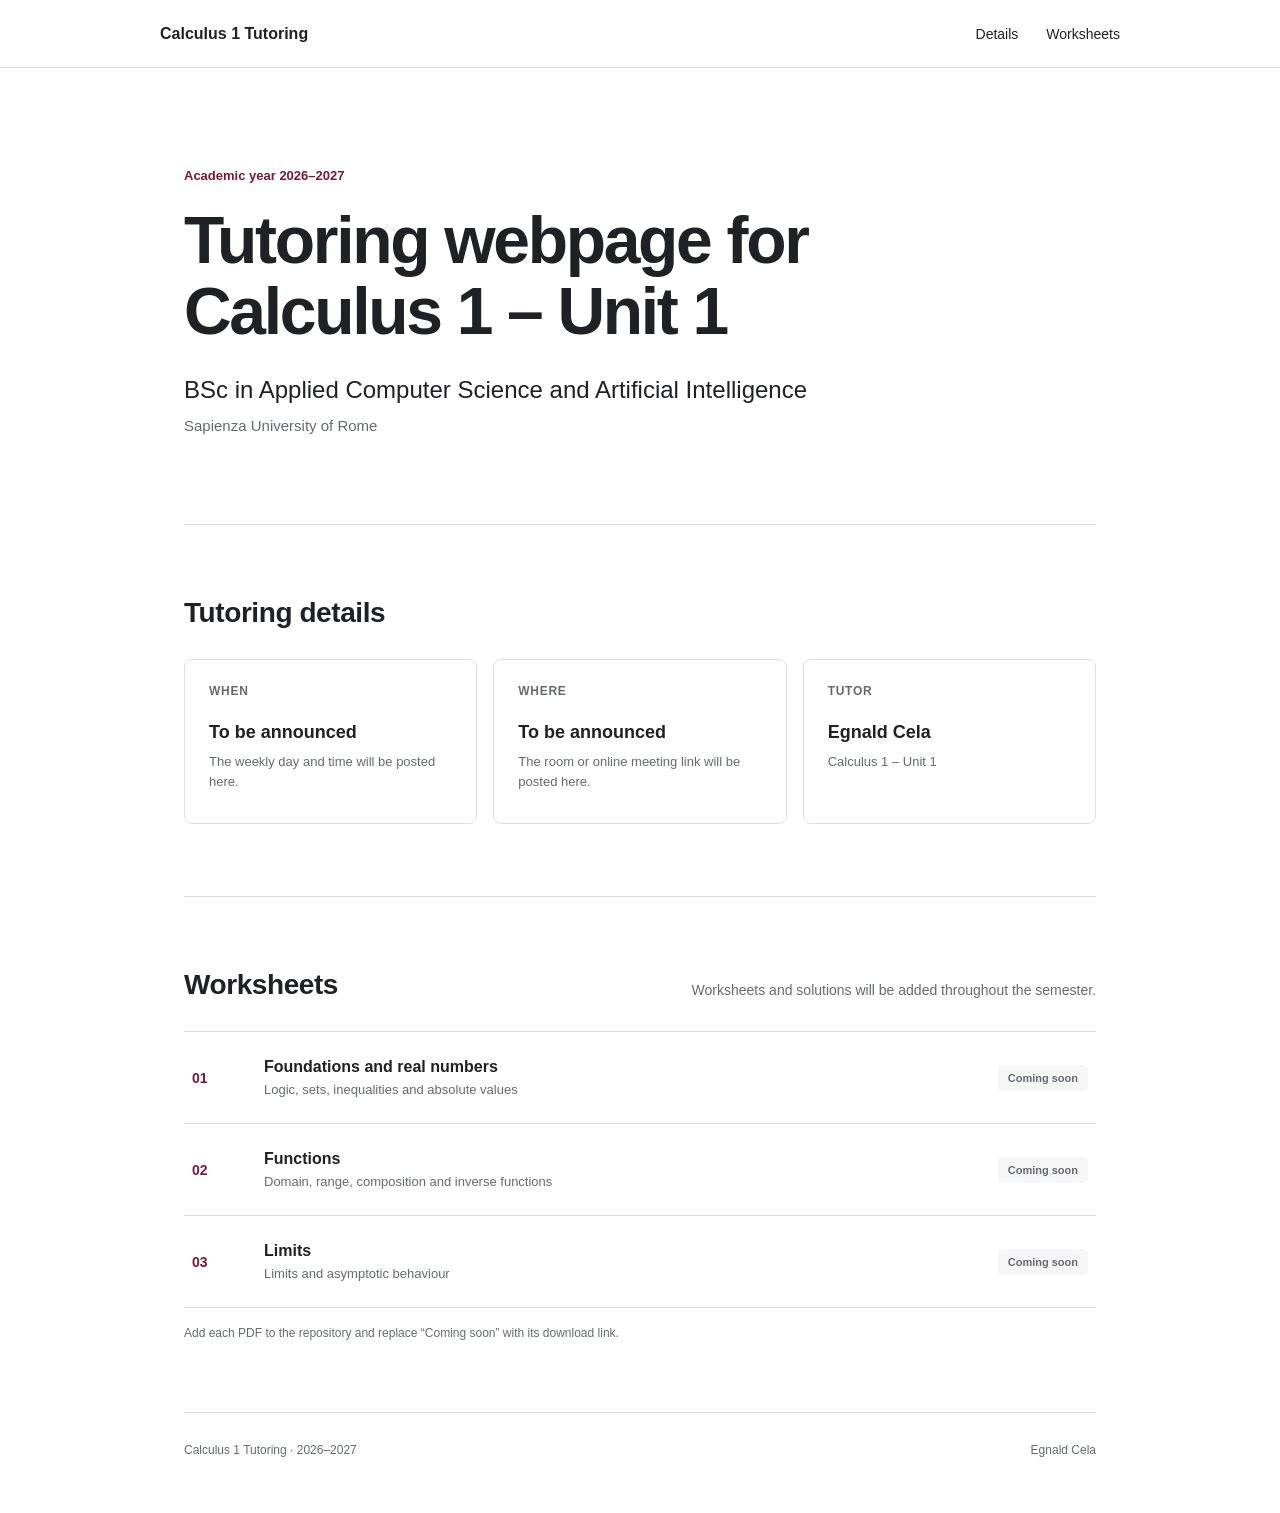
==== index.html @ 7f6da6a9 "simple webpage" ====
<!DOCTYPE html>
<html lang="en">
<head>
  <meta charset="UTF-8">
  <meta name="viewport" content="width=device-width, initial-scale=1.0">
  <meta name="description" content="Calculus 1 Unit 1 tutoring information and worksheets for the BSc in Applied Computer Science and Artificial Intelligence.">
  <title>Calculus 1 Tutoring | 2026–2027</title>
  <style>
    :root {
      --accent: #7a1838;
      --text: #202124;
      --muted: #666a70;
      --border: #dedfe2;
      --soft: #f6f6f7;
      --white: #ffffff;
      --font: Arial, Helvetica, sans-serif;
    }
    * { box-sizing: border-box; }
    html { scroll-behavior: smooth; }
    body { margin: 0; background: var(--white); color: var(--text); font-family: var(--font); }
    a { color: inherit; text-decoration: none; }
    .site-header {
      height: 68px; padding: 0 max(24px, calc((100vw - 960px) / 2));
      display: flex; align-items: center; justify-content: space-between;
      border-bottom: 1px solid var(--border); background: var(--white);
    }
    .site-name { font-size: 16px; font-weight: 700; }
    nav { display: flex; gap: 28px; font-size: 14px; }
    nav a:hover { color: var(--accent); }
    main { max-width: 960px; margin: 0 auto; padding: 0 24px; }
    .intro { padding: 100px 0 90px; border-bottom: 1px solid var(--border); }
    .year { margin: 0 0 22px; color: var(--accent); font-size: 13px; font-weight: 700; }
    h1 { max-width: 820px; margin: 0 0 25px; font-size: clamp(42px, 6vw, 66px); line-height: 1.08; letter-spacing: -.035em; }
    .programme { margin: 0 0 10px; font-size: clamp(18px, 2.4vw, 24px); line-height: 1.45; }
    .university { margin: 0; color: var(--muted); font-size: 15px; }
    .section { padding: 72px 0; border-bottom: 1px solid var(--border); }
    h2 { margin: 0 0 30px; font-size: 28px; letter-spacing: -.015em; }
    .details-grid { display: grid; grid-template-columns: repeat(3, 1fr); gap: 16px; }
    .details-grid article { min-height: 165px; padding: 24px; border: 1px solid var(--border); border-radius: 8px; }
    .details-grid span { display: block; margin-bottom: 24px; color: var(--muted); font-size: 12px; font-weight: 700; text-transform: uppercase; letter-spacing: .06em; }
    .details-grid strong { display: block; margin-bottom: 9px; font-size: 18px; }
    .details-grid p { margin: 0; color: var(--muted); font-size: 13px; line-height: 1.55; }
    .section-title { display: flex; align-items: flex-end; justify-content: space-between; gap: 30px; margin-bottom: 30px; }
    .section-title h2 { margin-bottom: 0; }
    .section-title p { max-width: 420px; margin: 0; color: var(--muted); font-size: 14px; line-height: 1.55; }
    .worksheet-list { border-top: 1px solid var(--border); }
    .worksheet { min-height: 92px; padding: 20px 8px; display: grid; grid-template-columns: 54px 1fr auto; gap: 18px; align-items: center; border-bottom: 1px solid var(--border); }
    .number { color: var(--accent); font-size: 14px; font-weight: 700; }
    .worksheet h3 { margin: 0 0 6px; font-size: 16px; }
    .worksheet p { margin: 0; color: var(--muted); font-size: 13px; }
    .status { padding: 7px 10px; border-radius: 5px; background: var(--soft); color: var(--muted); font-size: 11px; font-weight: 700; }
    .download { color: var(--accent); font-size: 13px; font-weight: 700; }
    .download:hover { text-decoration: underline; }
    .edit-note { margin: 18px 0 0; color: var(--muted); font-size: 12px; }
    footer { max-width: 960px; min-height: 100px; margin: 0 auto; padding: 30px 24px; display: flex; justify-content: space-between; color: var(--muted); font-size: 12px; }
    @media (max-width: 720px) {
      .site-header { padding: 0 20px; }
      nav { gap: 18px; }
      main { padding: 0 20px; }
      .intro { padding: 70px 0 65px; }
      h1 { font-size: 43px; }
      .details-grid { grid-template-columns: 1fr; }
      .details-grid article { min-height: auto; }
      .section-title { display: block; }
      .section-title h2 { margin-bottom: 12px; }
      .worksheet { grid-template-columns: 38px 1fr; }
      .status, .download { grid-column: 2; justify-self: start; }
      footer { flex-direction: column; gap: 8px; padding-inline: 20px; }
    }
    @media (max-width: 440px) {
      .site-name { font-size: 14px; }
      nav a:first-child { display: none; }
      h1 { font-size: 37px; }
    }
  </style>
</head>
<body>
  <header class="site-header">
    <a class="site-name" href="#top">Calculus 1 Tutoring</a>
    <nav aria-label="Main navigation">
      <a href="#details">Details</a>
      <a href="#worksheets">Worksheets</a>
    </nav>
  </header>

  <main id="top">
    <section class="intro">
      <p class="year">Academic year 2026–2027</p>
      <h1>Tutoring webpage for<br>Calculus 1 – Unit 1</h1>
      <p class="programme">BSc in Applied Computer Science and Artificial Intelligence</p>
      <p class="university">Sapienza University of Rome</p>
    </section>

    <section class="section" id="details">
      <h2>Tutoring details</h2>
      <div class="details-grid">
        <!-- Replace the text below when the timetable is confirmed. -->
        <article><span>When</span><strong>To be announced</strong><p>The weekly day and time will be posted here.</p></article>
        <article><span>Where</span><strong>To be announced</strong><p>The room or online meeting link will be posted here.</p></article>
        <article><span>Tutor</span><strong>Egnald Cela</strong><p>Calculus 1 – Unit 1</p></article>
      </div>
    </section>

    <section class="section" id="worksheets">
      <div class="section-title">
        <h2>Worksheets</h2>
        <p>Worksheets and solutions will be added throughout the semester.</p>
      </div>
      <div class="worksheet-list">
        <!-- Example available link: <a class="download" href="worksheets/worksheet-01.pdf">Download PDF</a> -->
        <article class="worksheet"><span class="number">01</span><div><h3>Foundations and real numbers</h3><p>Logic, sets, inequalities and absolute values</p></div><span class="status">Coming soon</span></article>
        <article class="worksheet"><span class="number">02</span><div><h3>Functions</h3><p>Domain, range, composition and inverse functions</p></div><span class="status">Coming soon</span></article>
        <article class="worksheet"><span class="number">03</span><div><h3>Limits</h3><p>Limits and asymptotic behaviour</p></div><span class="status">Coming soon</span></article>
      </div>
      <p class="edit-note">Add each PDF to the repository and replace “Coming soon” with its download link.</p>
    </section>
  </main>

  <footer><span>Calculus 1 Tutoring · 2026–2027</span><span>Egnald Cela</span></footer>
</body>
</html>
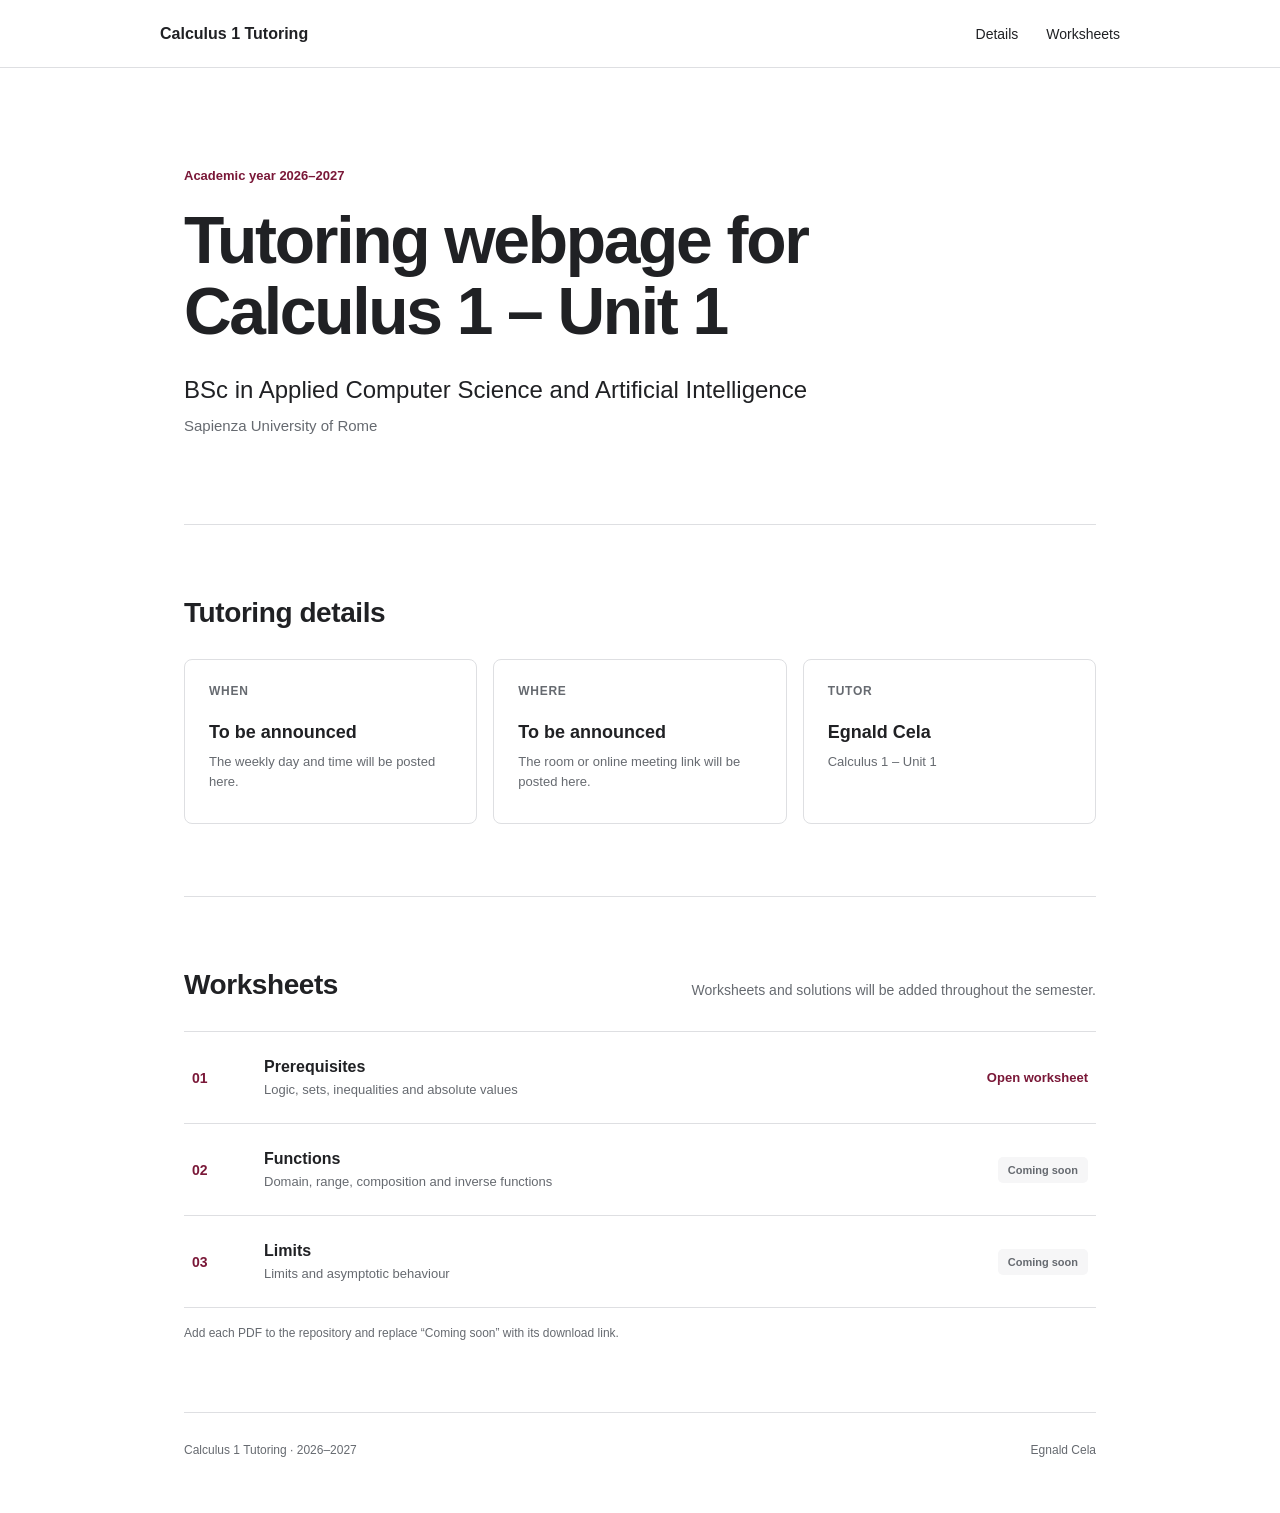
==== commit e5e4ebad: "added sheet01" ====
--- a/index.html
+++ b/index.html
@@ -108,7 +108,14 @@
       </div>
       <div class="worksheet-list">
         <!-- Example available link: <a class="download" href="worksheets/worksheet-01.pdf">Download PDF</a> -->
-        <article class="worksheet"><span class="number">01</span><div><h3>Foundations and real numbers</h3><p>Logic, sets, inequalities and absolute values</p></div><span class="status">Coming soon</span></article>
+        <article class="worksheet"><span class="number">01</span><div><h3>Prerequisites</h3><p>Logic, sets, inequalities and absolute values</p></div><a
+  class="download"
+  href="worksheets/Worksheet01.pdf"
+  target="_blank"
+  rel="noopener"
+>
+  Open worksheet
+</a></article>
         <article class="worksheet"><span class="number">02</span><div><h3>Functions</h3><p>Domain, range, composition and inverse functions</p></div><span class="status">Coming soon</span></article>
         <article class="worksheet"><span class="number">03</span><div><h3>Limits</h3><p>Limits and asymptotic behaviour</p></div><span class="status">Coming soon</span></article>
       </div>
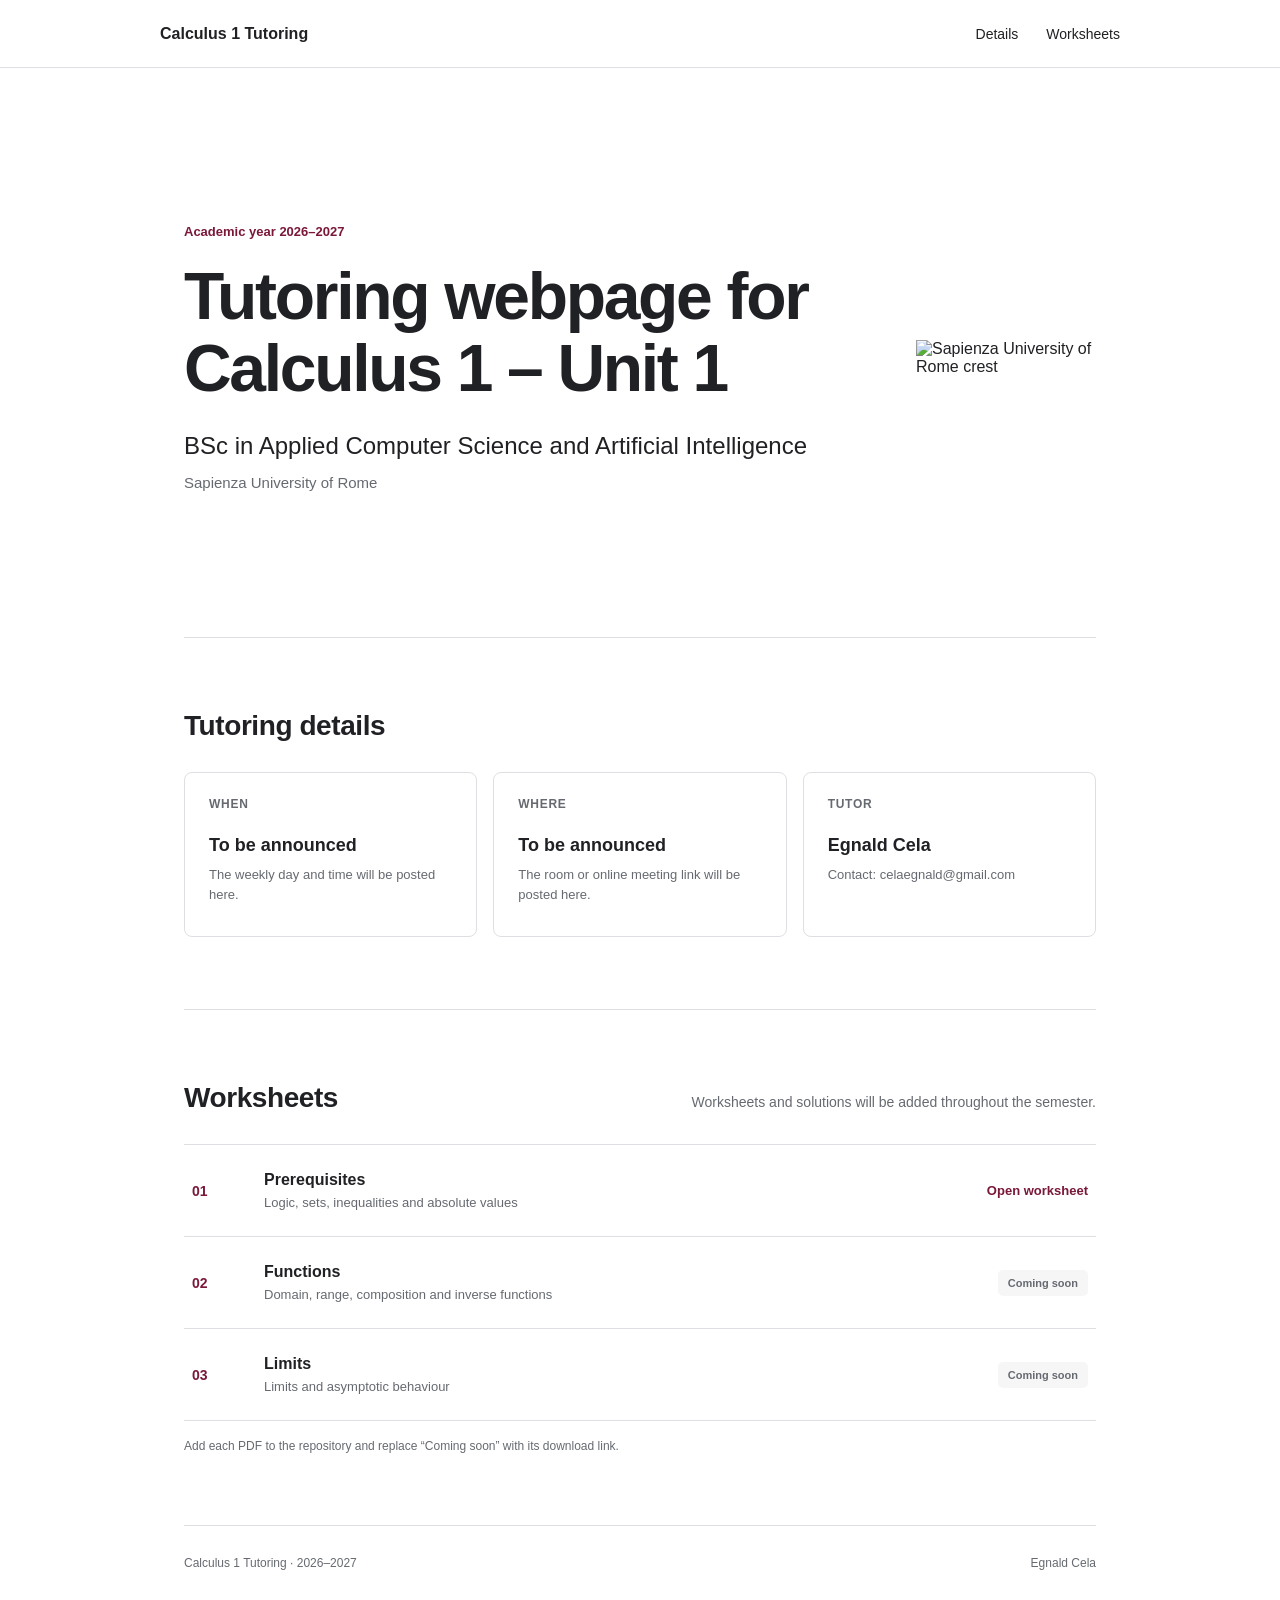
==== commit 31e37689: "added sapienza logo" ====
--- a/index.html
+++ b/index.html
@@ -28,7 +28,13 @@
     nav { display: flex; gap: 28px; font-size: 14px; }
     nav a:hover { color: var(--accent); }
     main { max-width: 960px; margin: 0 auto; padding: 0 24px; }
-    .intro { padding: 100px 0 90px; border-bottom: 1px solid var(--border); }
+    .intro {
+      min-height: 570px; padding: 100px 0 90px;
+      display: grid; grid-template-columns: minmax(0, 1fr) 180px;
+      gap: 50px; align-items: center; border-bottom: 1px solid var(--border);
+    }
+    .intro-copy { min-width: 0; }
+    .sapienza-logo { display: block; width: 100%; max-width: 180px; height: auto; justify-self: end; }
     .year { margin: 0 0 22px; color: var(--accent); font-size: 13px; font-weight: 700; }
     h1 { max-width: 820px; margin: 0 0 25px; font-size: clamp(42px, 6vw, 66px); line-height: 1.08; letter-spacing: -.035em; }
     .programme { margin: 0 0 10px; font-size: clamp(18px, 2.4vw, 24px); line-height: 1.45; }
@@ -57,7 +63,8 @@
       .site-header { padding: 0 20px; }
       nav { gap: 18px; }
       main { padding: 0 20px; }
-      .intro { padding: 70px 0 65px; }
+      .intro { min-height: auto; padding: 70px 0 65px; display: block; }
+      .sapienza-logo { display: none; }
       h1 { font-size: 43px; }
       .details-grid { grid-template-columns: 1fr; }
       .details-grid article { min-height: auto; }
@@ -85,10 +92,17 @@
 
   <main id="top">
     <section class="intro">
-      <p class="year">Academic year 2026–2027</p>
-      <h1>Tutoring webpage for<br>Calculus 1 – Unit 1</h1>
-      <p class="programme">BSc in Applied Computer Science and Artificial Intelligence</p>
-      <p class="university">Sapienza University of Rome</p>
+      <div class="intro-copy">
+        <p class="year">Academic year 2026–2027</p>
+        <h1>Tutoring webpage for<br>Calculus 1 – Unit 1</h1>
+        <p class="programme">BSc in Applied Computer Science and Artificial Intelligence</p>
+        <p class="university">Sapienza University of Rome</p>
+      </div>
+      <img
+        class="sapienza-logo"
+        src="https://upload.wikimedia.org/wikipedia/commons/a/a5/Stemma_sapienza.png"
+        alt="Sapienza University of Rome crest"
+      >
     </section>
 
     <section class="section" id="details">
@@ -97,7 +111,7 @@
         <!-- Replace the text below when the timetable is confirmed. -->
         <article><span>When</span><strong>To be announced</strong><p>The weekly day and time will be posted here.</p></article>
         <article><span>Where</span><strong>To be announced</strong><p>The room or online meeting link will be posted here.</p></article>
-        <article><span>Tutor</span><strong>Egnald Cela</strong><p>Calculus 1 – Unit 1</p></article>
+        <article><span>Tutor</span><strong>Egnald Cela</strong><p>Contact: celaegnald@gmail.com </p></article>
       </div>
     </section>
 
@@ -108,14 +122,7 @@
       </div>
       <div class="worksheet-list">
         <!-- Example available link: <a class="download" href="worksheets/worksheet-01.pdf">Download PDF</a> -->
-        <article class="worksheet"><span class="number">01</span><div><h3>Prerequisites</h3><p>Logic, sets, inequalities and absolute values</p></div><a
-  class="download"
-  href="worksheets/Worksheet01.pdf"
-  target="_blank"
-  rel="noopener"
->
-  Open worksheet
-</a></article>
+        <article class="worksheet"><span class="number">01</span><div><h3>Prerequisites</h3><p>Logic, sets, inequalities and absolute values</p></div><a class="download" href="worksheets/Worksheet01.pdf" target="_blank" rel="noopener"> Open worksheet </a></article>
         <article class="worksheet"><span class="number">02</span><div><h3>Functions</h3><p>Domain, range, composition and inverse functions</p></div><span class="status">Coming soon</span></article>
         <article class="worksheet"><span class="number">03</span><div><h3>Limits</h3><p>Limits and asymptotic behaviour</p></div><span class="status">Coming soon</span></article>
       </div>
@@ -126,3 +133,4 @@
   <footer><span>Calculus 1 Tutoring · 2026–2027</span><span>Egnald Cela</span></footer>
 </body>
 </html>
+
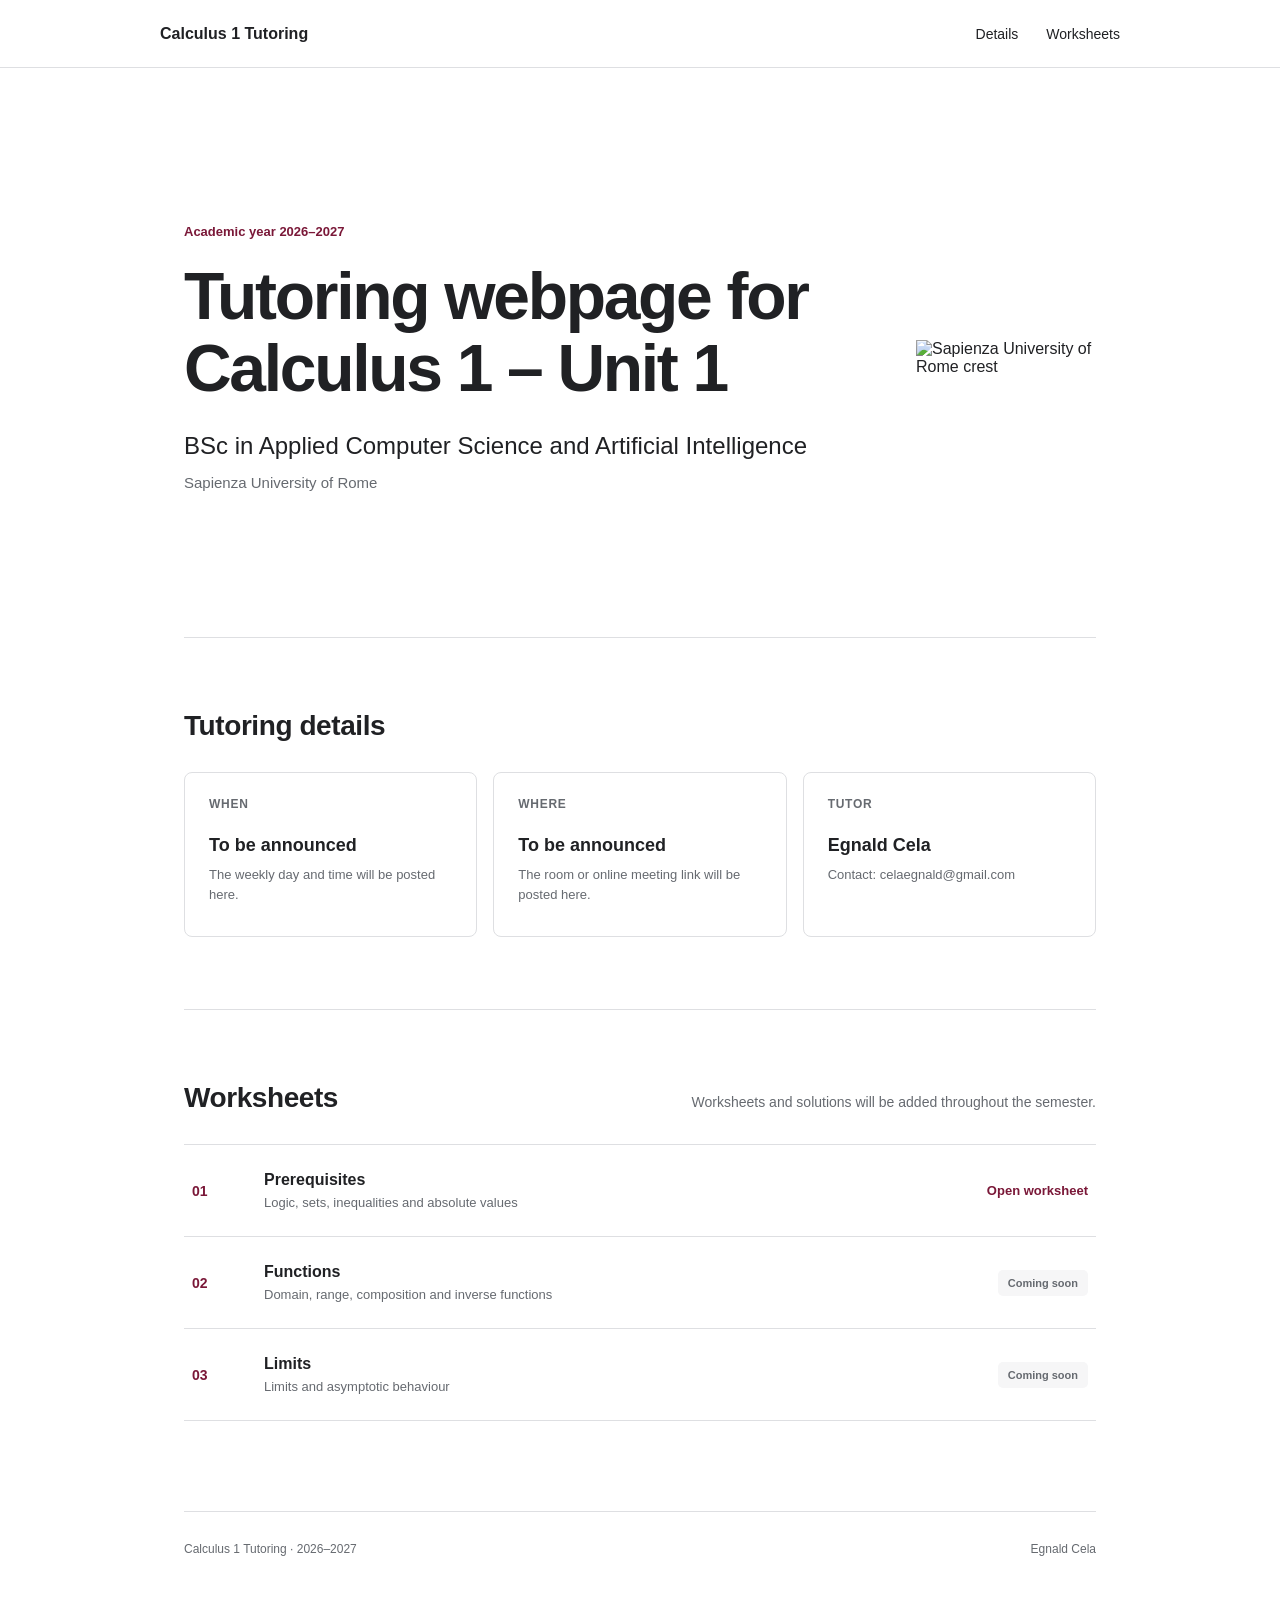
==== commit e49be1b8: "Update index.html" ====
--- a/index.html
+++ b/index.html
@@ -126,7 +126,7 @@
         <article class="worksheet"><span class="number">02</span><div><h3>Functions</h3><p>Domain, range, composition and inverse functions</p></div><span class="status">Coming soon</span></article>
         <article class="worksheet"><span class="number">03</span><div><h3>Limits</h3><p>Limits and asymptotic behaviour</p></div><span class="status">Coming soon</span></article>
       </div>
-      <p class="edit-note">Add each PDF to the repository and replace “Coming soon” with its download link.</p>
+      <p class="edit-note"></p>
     </section>
   </main>
 
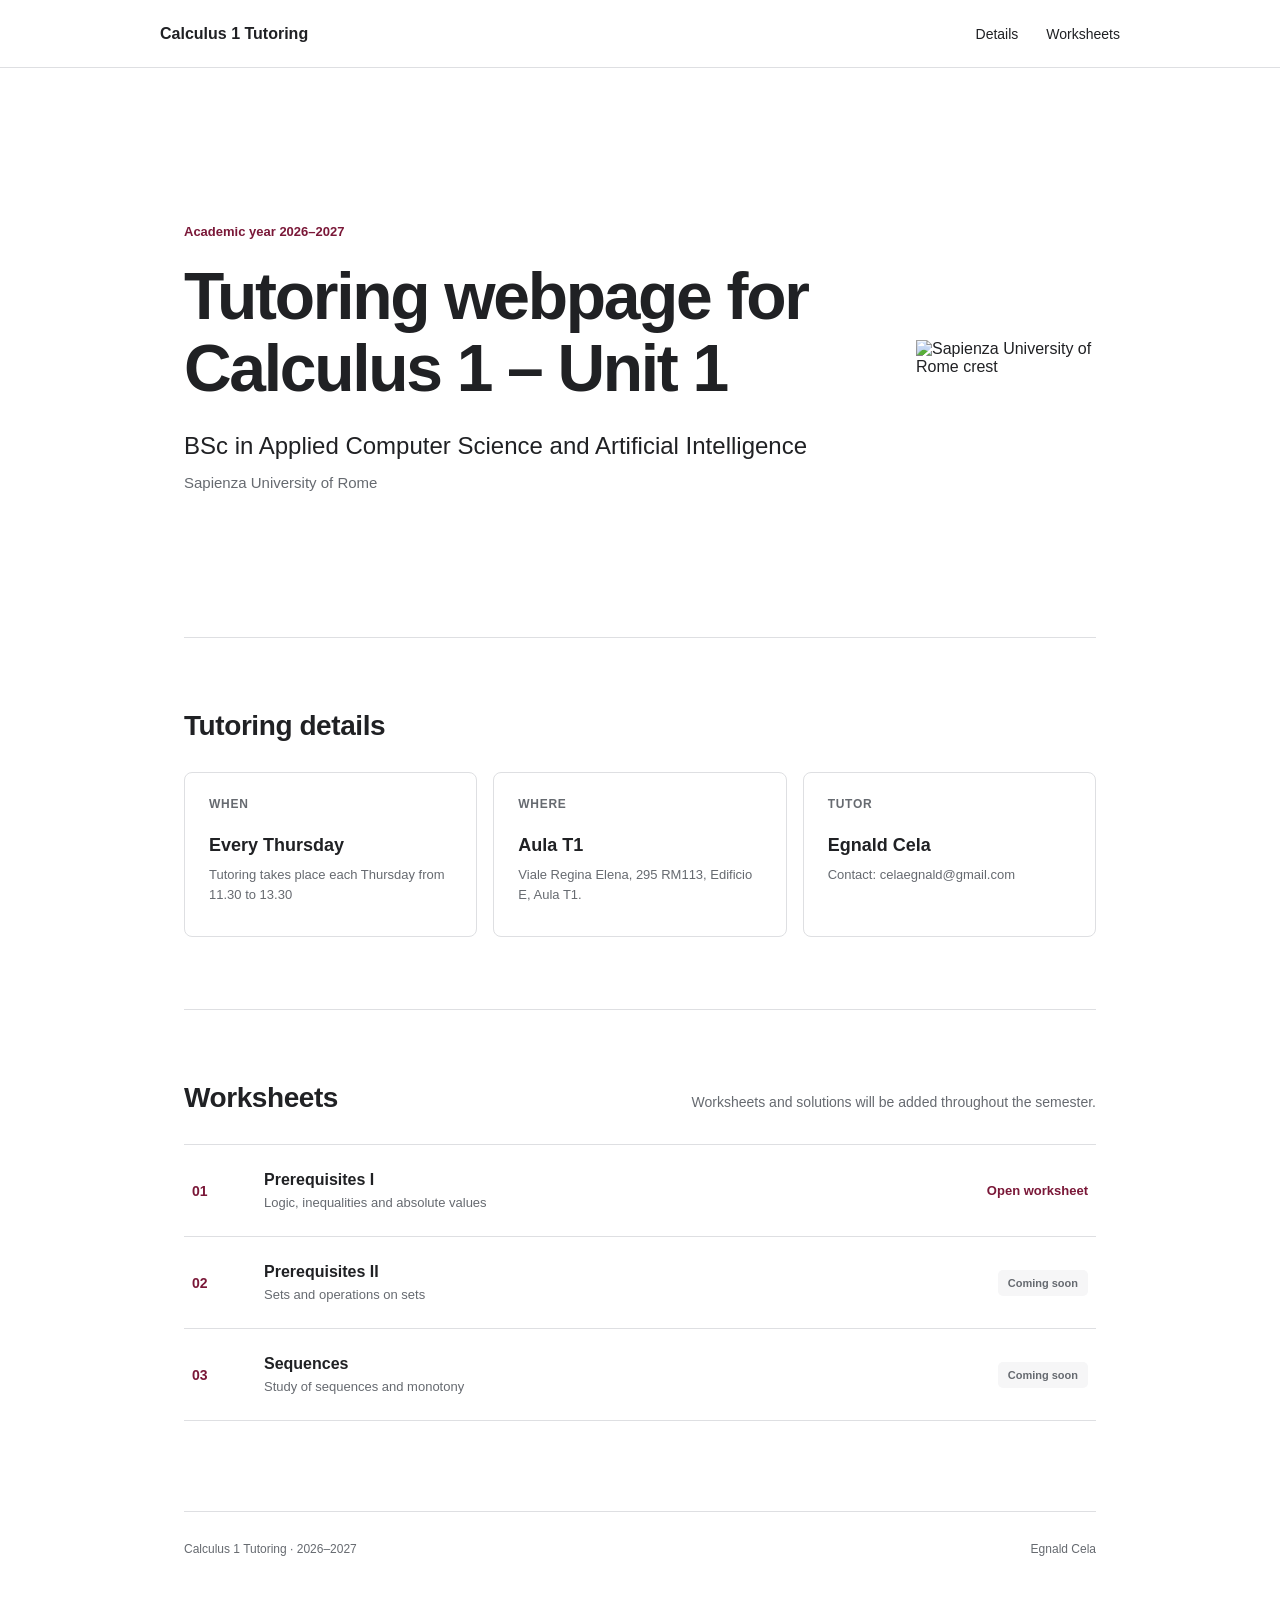
==== commit 43ee5051: "update site" ====
--- a/index.html
+++ b/index.html
@@ -109,8 +109,8 @@
       <h2>Tutoring details</h2>
       <div class="details-grid">
         <!-- Replace the text below when the timetable is confirmed. -->
-        <article><span>When</span><strong>To be announced</strong><p>The weekly day and time will be posted here.</p></article>
-        <article><span>Where</span><strong>To be announced</strong><p>The room or online meeting link will be posted here.</p></article>
+        <article><span>When</span><strong>Every Thursday</strong><p>Tutoring takes place each Thursday from 11.30 to 13.30</p></article>
+        <article><span>Where</span><strong>Aula T1</strong><p>Viale Regina Elena, 295 RM113, Edificio E, Aula T1.</p></article>
         <article><span>Tutor</span><strong>Egnald Cela</strong><p>Contact: celaegnald@gmail.com </p></article>
       </div>
     </section>
@@ -122,9 +122,9 @@
       </div>
       <div class="worksheet-list">
         <!-- Example available link: <a class="download" href="worksheets/worksheet-01.pdf">Download PDF</a> -->
-        <article class="worksheet"><span class="number">01</span><div><h3>Prerequisites</h3><p>Logic, sets, inequalities and absolute values</p></div><a class="download" href="worksheets/Worksheet01.pdf" target="_blank" rel="noopener"> Open worksheet </a></article>
-        <article class="worksheet"><span class="number">02</span><div><h3>Functions</h3><p>Domain, range, composition and inverse functions</p></div><span class="status">Coming soon</span></article>
-        <article class="worksheet"><span class="number">03</span><div><h3>Limits</h3><p>Limits and asymptotic behaviour</p></div><span class="status">Coming soon</span></article>
+        <article class="worksheet"><span class="number">01</span><div><h3>Prerequisites I</h3><p>Logic, inequalities and absolute values</p></div><a class="download" href="worksheets/Worksheet01.pdf" target="_blank" rel="noopener"> Open worksheet </a></article>
+        <article class="worksheet"><span class="number">02</span><div><h3>Prerequisites II </h3><p>Sets and operations on sets</p></div><span class="status">Coming soon</span></article>
+        <article class="worksheet"><span class="number">03</span><div><h3>Sequences</h3><p>Study of sequences and monotony</p></div><span class="status">Coming soon</span></article>
       </div>
       <p class="edit-note"></p>
     </section>
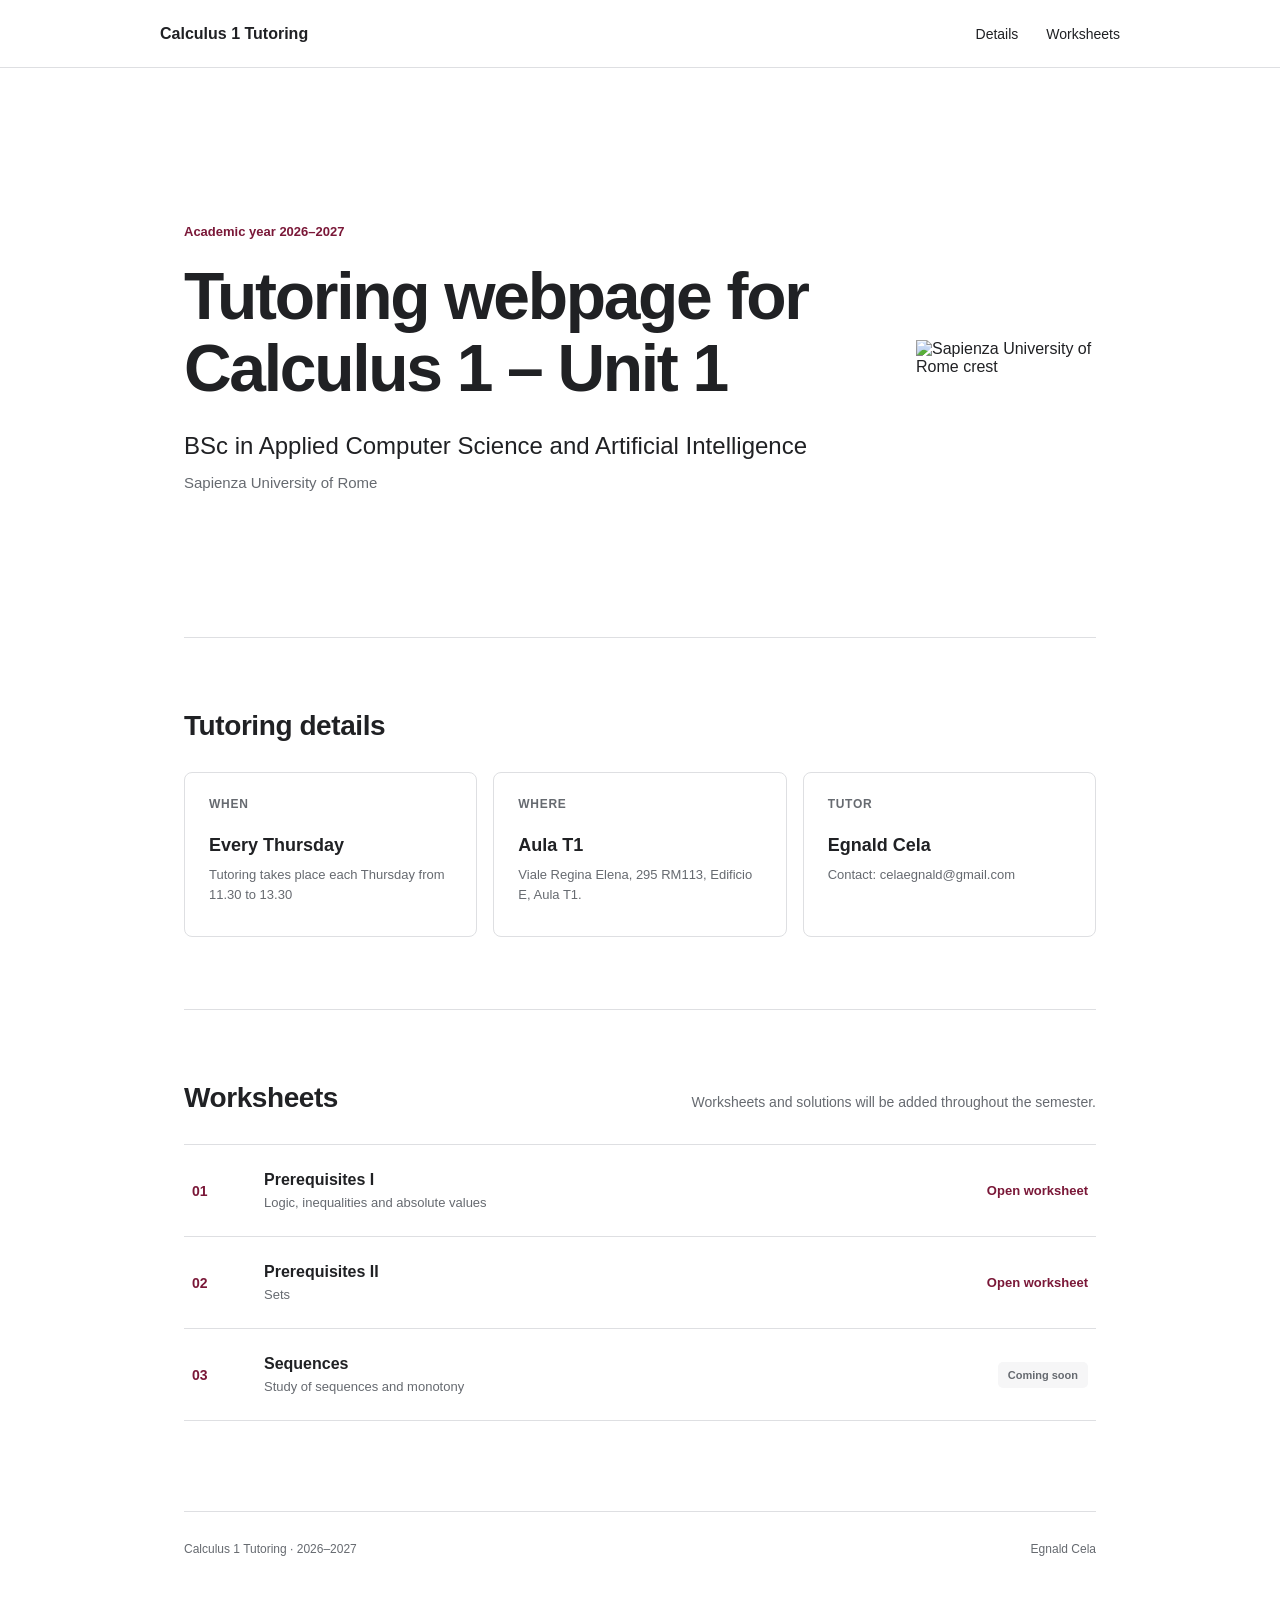
==== commit 89675fa2: "sheet 02" ====
--- a/index.html
+++ b/index.html
@@ -123,7 +123,7 @@
       <div class="worksheet-list">
         <!-- Example available link: <a class="download" href="worksheets/worksheet-01.pdf">Download PDF</a> -->
         <article class="worksheet"><span class="number">01</span><div><h3>Prerequisites I</h3><p>Logic, inequalities and absolute values</p></div><a class="download" href="worksheets/Worksheet01.pdf" target="_blank" rel="noopener"> Open worksheet </a></article>
-        <article class="worksheet"><span class="number">02</span><div><h3>Prerequisites II </h3><p>Sets and operations on sets</p></div><span class="status">Coming soon</span></article>
+        <article class="worksheet"><span class="number">02</span><div><h3>Prerequisites II </h3><p>Sets</p></div><a class="download" href="worksheets/Worksheet02.pdf" target="_blank" rel="noopener"> Open worksheet </a></article>
         <article class="worksheet"><span class="number">03</span><div><h3>Sequences</h3><p>Study of sequences and monotony</p></div><span class="status">Coming soon</span></article>
       </div>
       <p class="edit-note"></p>
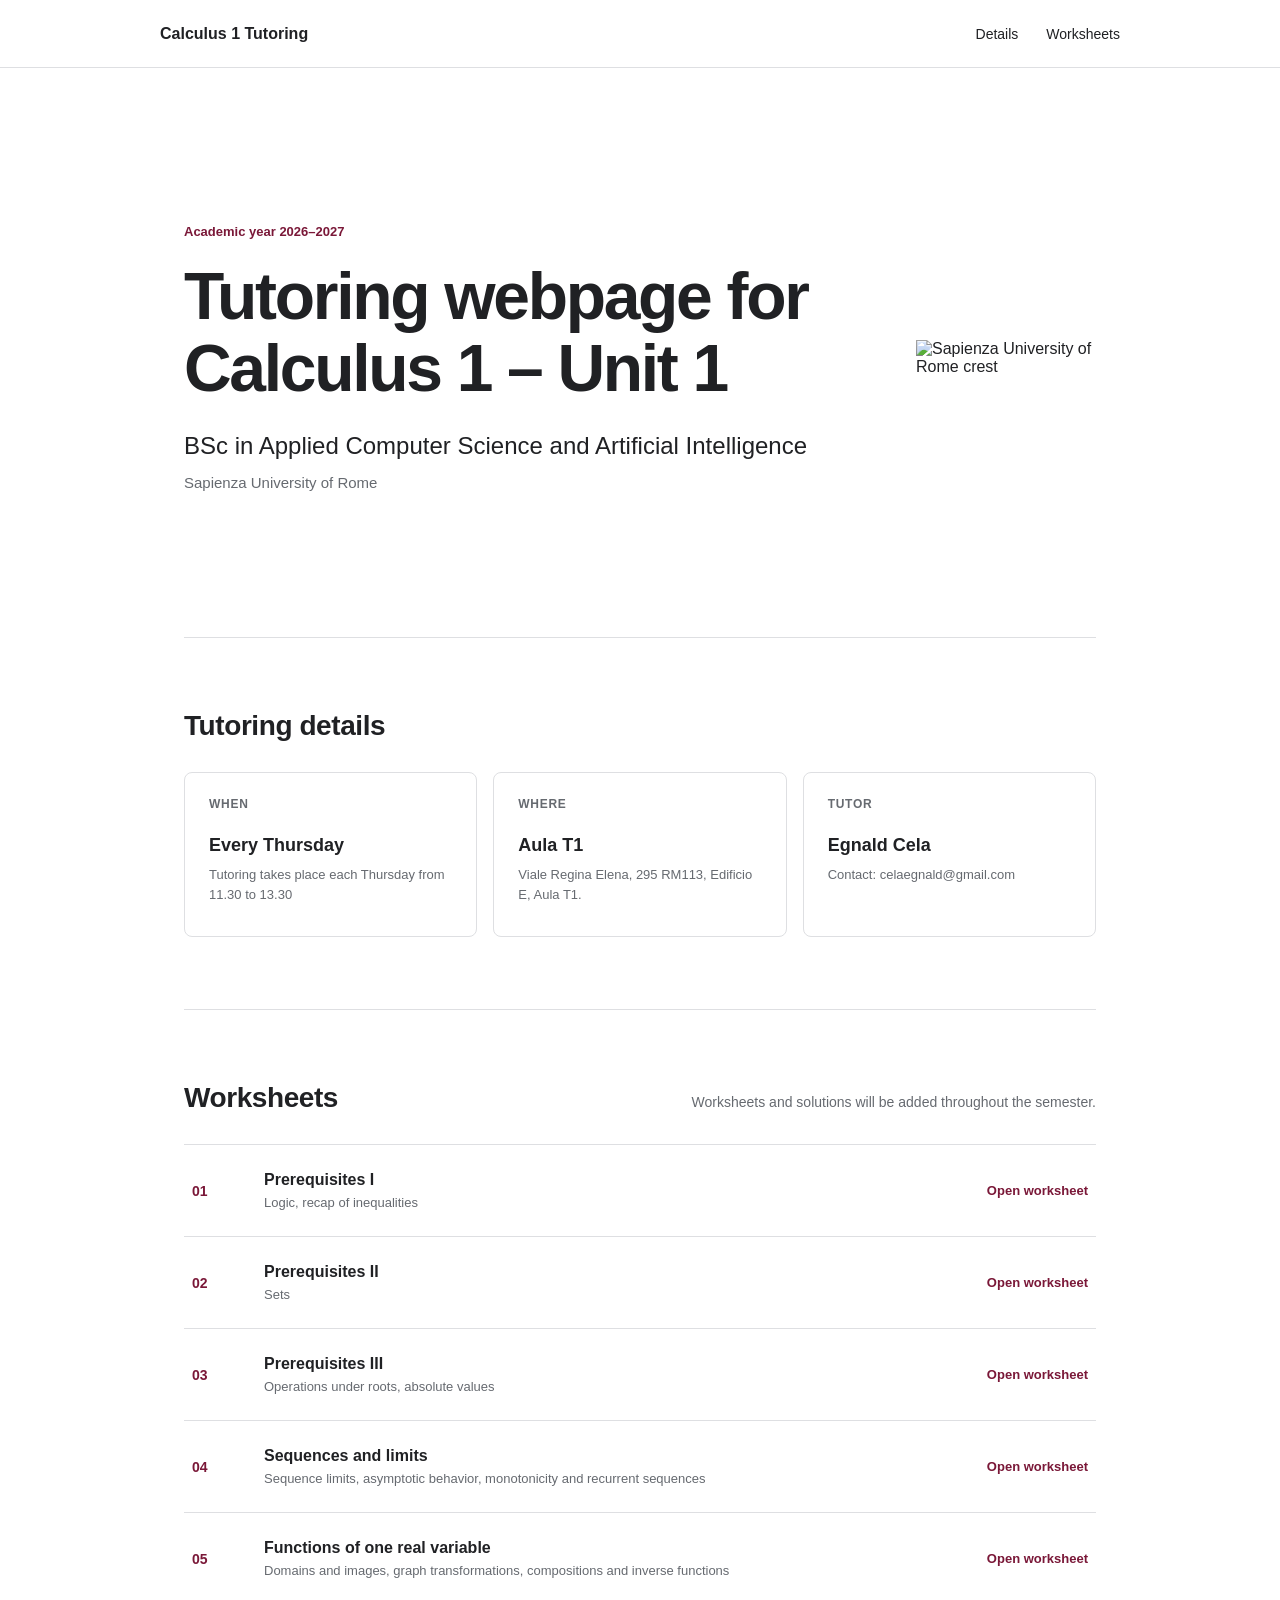
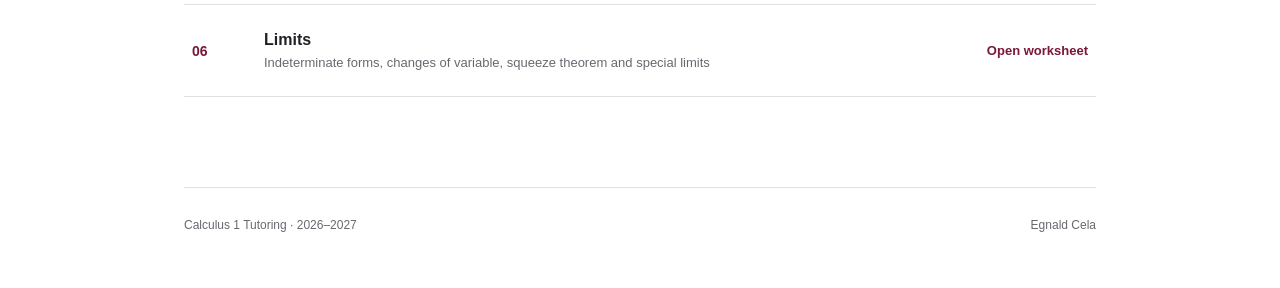
==== commit f49a5629: "Add worksheets 03-06 and update worksheet topics" ====
--- a/index.html
+++ b/index.html
@@ -122,9 +122,12 @@
       </div>
       <div class="worksheet-list">
         <!-- Example available link: <a class="download" href="worksheets/worksheet-01.pdf">Download PDF</a> -->
-        <article class="worksheet"><span class="number">01</span><div><h3>Prerequisites I</h3><p>Logic, inequalities and absolute values</p></div><a class="download" href="worksheets/Worksheet01.pdf" target="_blank" rel="noopener"> Open worksheet </a></article>
+        <article class="worksheet"><span class="number">01</span><div><h3>Prerequisites I</h3><p>Logic, recap of inequalities</p></div><a class="download" href="worksheets/Worksheet01.pdf" target="_blank" rel="noopener"> Open worksheet </a></article>
         <article class="worksheet"><span class="number">02</span><div><h3>Prerequisites II </h3><p>Sets</p></div><a class="download" href="worksheets/Worksheet02.pdf" target="_blank" rel="noopener"> Open worksheet </a></article>
-        <article class="worksheet"><span class="number">03</span><div><h3>Sequences</h3><p>Study of sequences and monotony</p></div><span class="status">Coming soon</span></article>
+        <article class="worksheet"><span class="number">03</span><div><h3>Prerequisites III</h3><p>Operations under roots, absolute values</p></div><a class="download" href="worksheets/Worksheet03.pdf" target="_blank" rel="noopener"> Open worksheet </a></article>
+        <article class="worksheet"><span class="number">04</span><div><h3>Sequences and limits</h3><p>Sequence limits, asymptotic behavior, monotonicity and recurrent sequences</p></div><a class="download" href="worksheets/Worksheet04.pdf" target="_blank" rel="noopener"> Open worksheet </a></article>
+        <article class="worksheet"><span class="number">05</span><div><h3>Functions of one real variable</h3><p>Domains and images, graph transformations, compositions and inverse functions</p></div><a class="download" href="worksheets/Worksheet05.pdf" target="_blank" rel="noopener"> Open worksheet </a></article>
+        <article class="worksheet"><span class="number">06</span><div><h3>Limits</h3><p>Indeterminate forms, changes of variable, squeeze theorem and special limits</p></div><a class="download" href="worksheets/Worksheet06.pdf" target="_blank" rel="noopener"> Open worksheet </a></article>
       </div>
       <p class="edit-note"></p>
     </section>
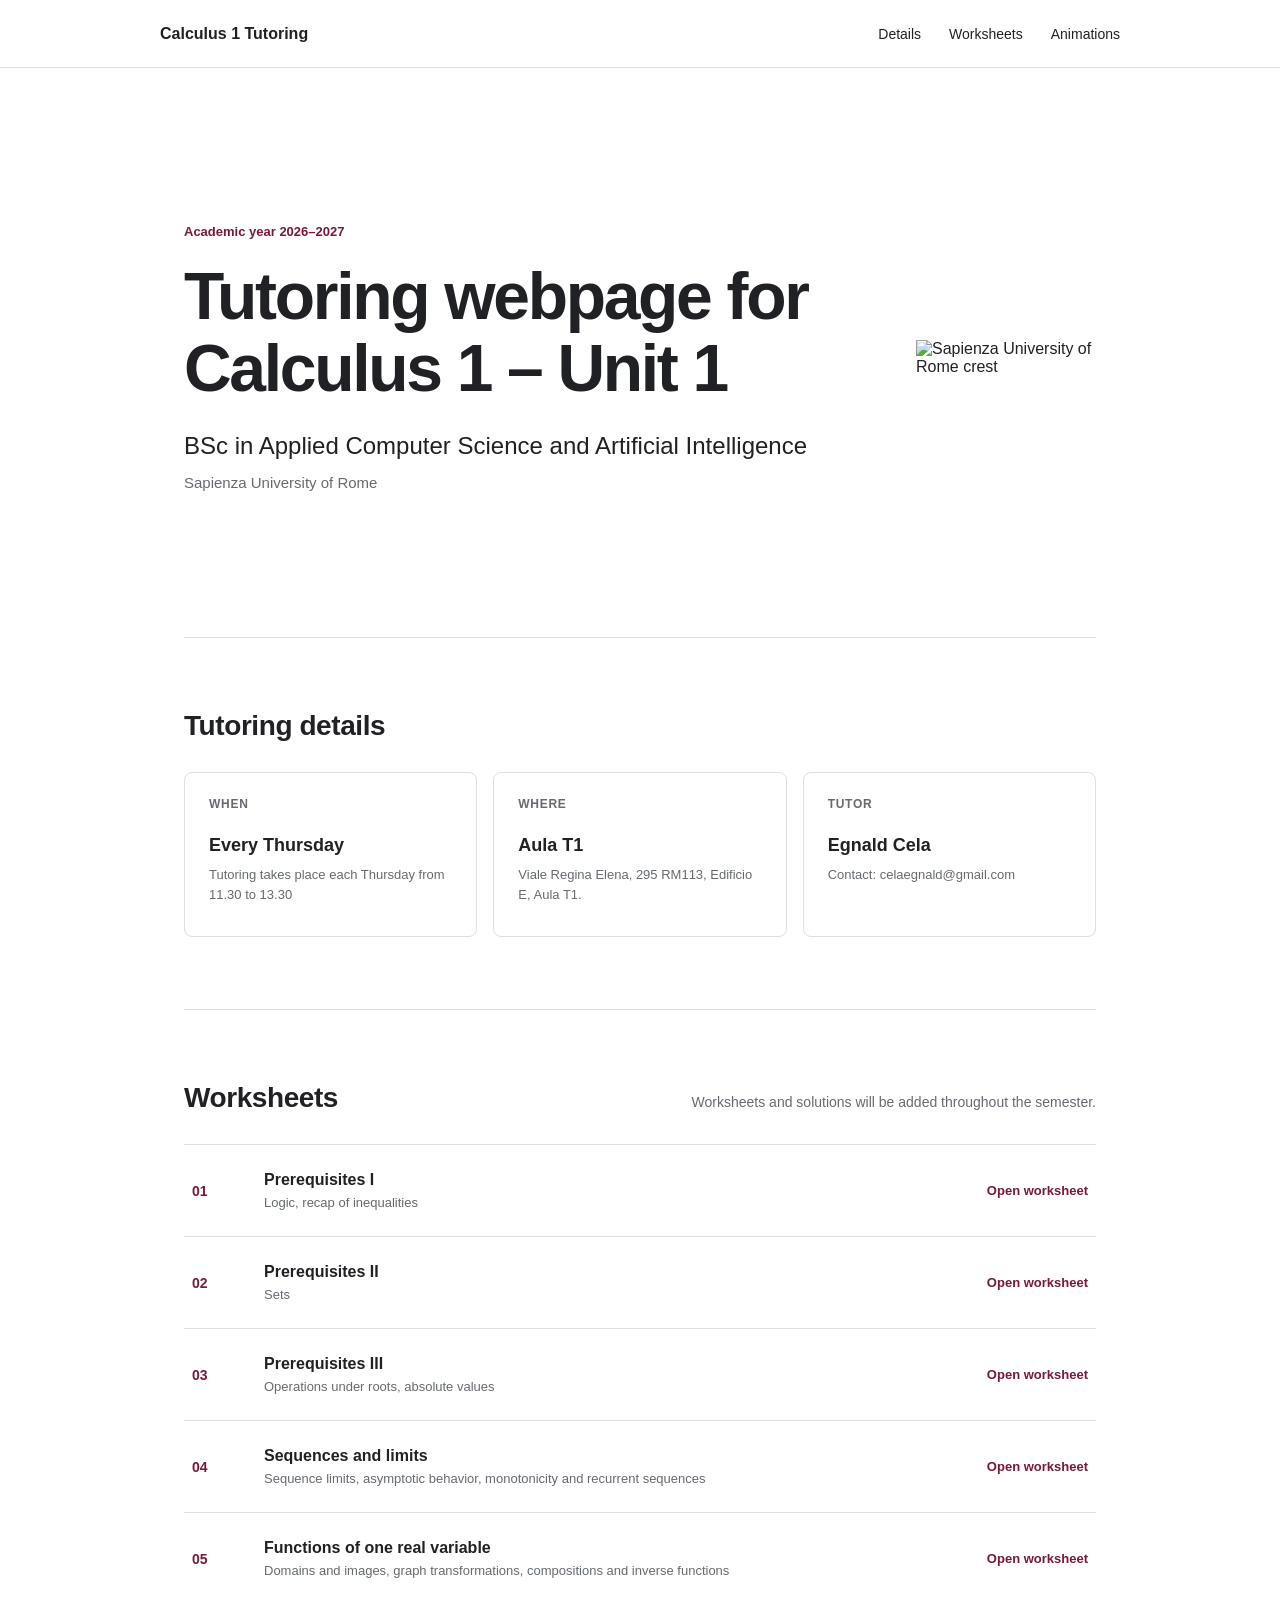
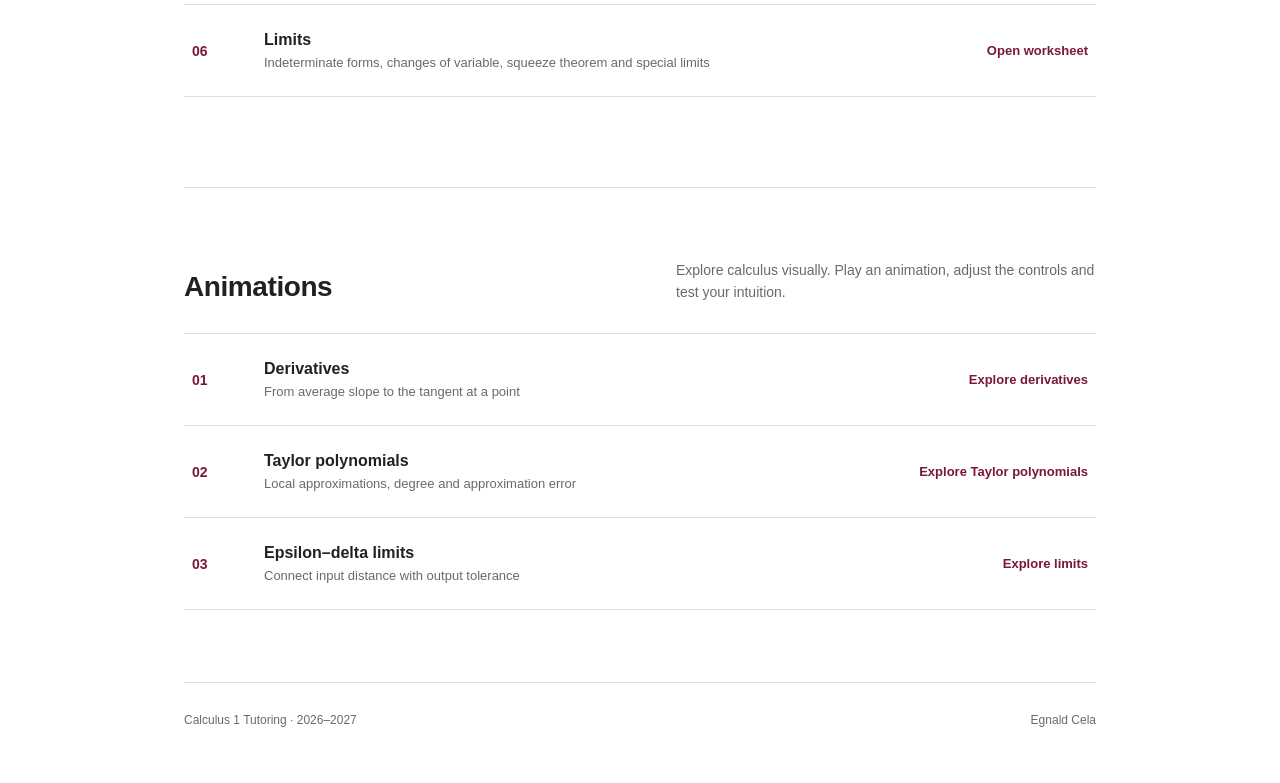
==== commit 46c7a66c: "Add interactive calculus visualizations" ====
--- a/index.html
+++ b/index.html
@@ -61,7 +61,7 @@
     footer { max-width: 960px; min-height: 100px; margin: 0 auto; padding: 30px 24px; display: flex; justify-content: space-between; color: var(--muted); font-size: 12px; }
     @media (max-width: 720px) {
       .site-header { padding: 0 20px; }
-      nav { gap: 18px; }
+      nav { gap: 12px; }
       main { padding: 0 20px; }
       .intro { min-height: auto; padding: 70px 0 65px; display: block; }
       .sapienza-logo { display: none; }
@@ -75,7 +75,8 @@
       footer { flex-direction: column; gap: 8px; padding-inline: 20px; }
     }
     @media (max-width: 440px) {
-      .site-name { font-size: 14px; }
+      .site-name { font-size: 13px; }
+      nav { gap: 10px; font-size: 12px; }
       nav a:first-child { display: none; }
       h1 { font-size: 37px; }
     }
@@ -87,6 +88,7 @@
     <nav aria-label="Main navigation">
       <a href="#details">Details</a>
       <a href="#worksheets">Worksheets</a>
+      <a href="#animations">Animations</a>
     </nav>
   </header>
 
@@ -131,6 +133,14 @@
       </div>
       <p class="edit-note"></p>
     </section>
+    <section class="section" id="animations">
+      <div class="section-title"><h2>Animations</h2><p>Explore calculus visually. Play an animation, adjust the controls and test your intuition.</p></div>
+      <div class="worksheet-list">
+        <article class="worksheet"><span class="number">01</span><div><h3>Derivatives</h3><p>From average slope to the tangent at a point</p></div><a class="download" href="animations/index.html#derivatives">Explore derivatives</a></article>
+        <article class="worksheet"><span class="number">02</span><div><h3>Taylor polynomials</h3><p>Local approximations, degree and approximation error</p></div><a class="download" href="animations/index.html#taylor">Explore Taylor polynomials</a></article>
+        <article class="worksheet"><span class="number">03</span><div><h3>Epsilon–delta limits</h3><p>Connect input distance with output tolerance</p></div><a class="download" href="animations/index.html#limits">Explore limits</a></article>
+      </div>
+    </section>
   </main>
 
   <footer><span>Calculus 1 Tutoring · 2026–2027</span><span>Egnald Cela</span></footer>
